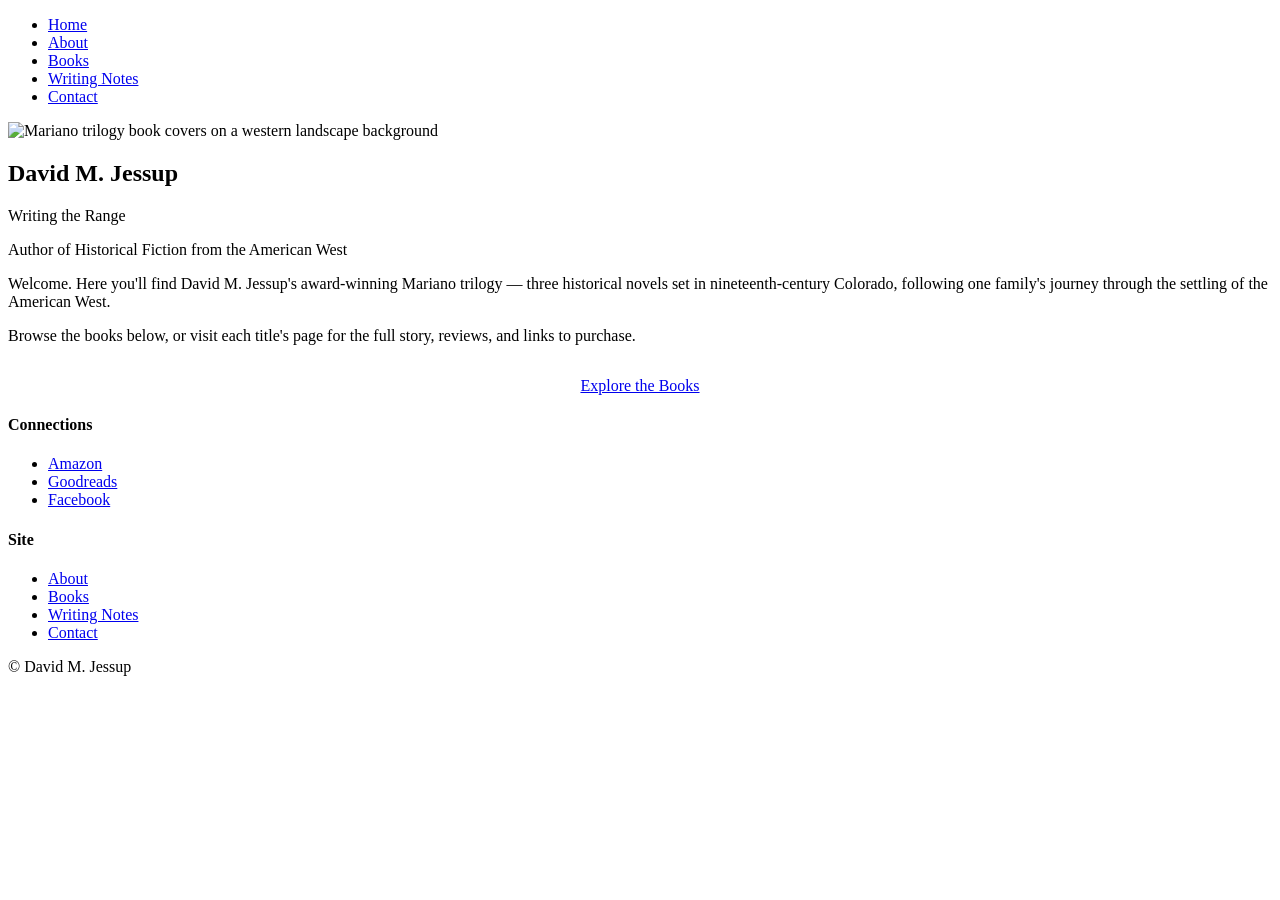
==== index.html @ f5332ab2 "Add files via upload" ====
<!DOCTYPE html>
<html lang="en">
<head>
<meta charset="UTF-8">
<meta name="viewport" content="width=device-width, initial-scale=1">
<title>David M. Jessup — Writing the Range</title>
<link rel="stylesheet" href="css/site.css">
</head>
<body>

<nav class="site-nav">
  <ul>
    <li><a href="index.html" class="current">Home</a></li>
    <li><a href="about.html">About</a></li>
    <li><a href="books.html">Books</a></li>
    <li><a href="writing-notes.html">Writing Notes</a></li>
    <li><a href="contact.html">Contact</a></li>
  </ul>
</nav>

<main class="page">

  <section class="hero">
    <!-- PLACEHOLDER: hero graphic — three book covers on a western background,
         matching the old site's banner treatment -->
    <img class="hero-image" src="img/photos/hero-banner.jpg" alt="Mariano trilogy book covers on a western landscape background">

    <h1>David M. Jessup</h1>
    <p class="tagline">Writing the Range</p>
    <p class="subtitle">Author of Historical Fiction from the American West</p>

    <div class="hero-intro">
      <p>
        Welcome. Here you'll find David M. Jessup's award-winning Mariano trilogy &mdash;
        three historical novels set in nineteenth-century Colorado, following one
        family's journey through the settling of the American West.
      </p>
      <p>
        Browse the books below, or visit each title's page for the full story,
        reviews, and links to purchase.
      </p>
      <p style="text-align: center; margin-top: 2rem;">
        <a class="btn btn-primary" href="books.html">Explore the Books</a>
      </p>
    </div>
  </section>

</main>

<footer class="site-footer">
  <div class="site-footer-inner">
    <div>
      <h4>Connections</h4>
      <ul>
        <li><a href="REPLACE_WITH_AMAZON_AUTHOR_LINK">Amazon</a></li>
        <li><a href="https://www.goodreads.com/author/show/6879762.David_M_Jessup">Goodreads</a></li>
        <li><a href="https://www.facebook.com/David-M-Jessup-Author-492803794115260/">Facebook</a></li>
      </ul>
    </div>
    <div>
      <h4>Site</h4>
      <ul>
        <li><a href="about.html">About</a></li>
        <li><a href="books.html">Books</a></li>
        <li><a href="writing-notes.html">Writing Notes</a></li>
        <li><a href="contact.html">Contact</a></li>
      </ul>
    </div>
  </div>
  <p class="site-footer-copyright">&copy; David M. Jessup</p>
</footer>

</body>
</html>
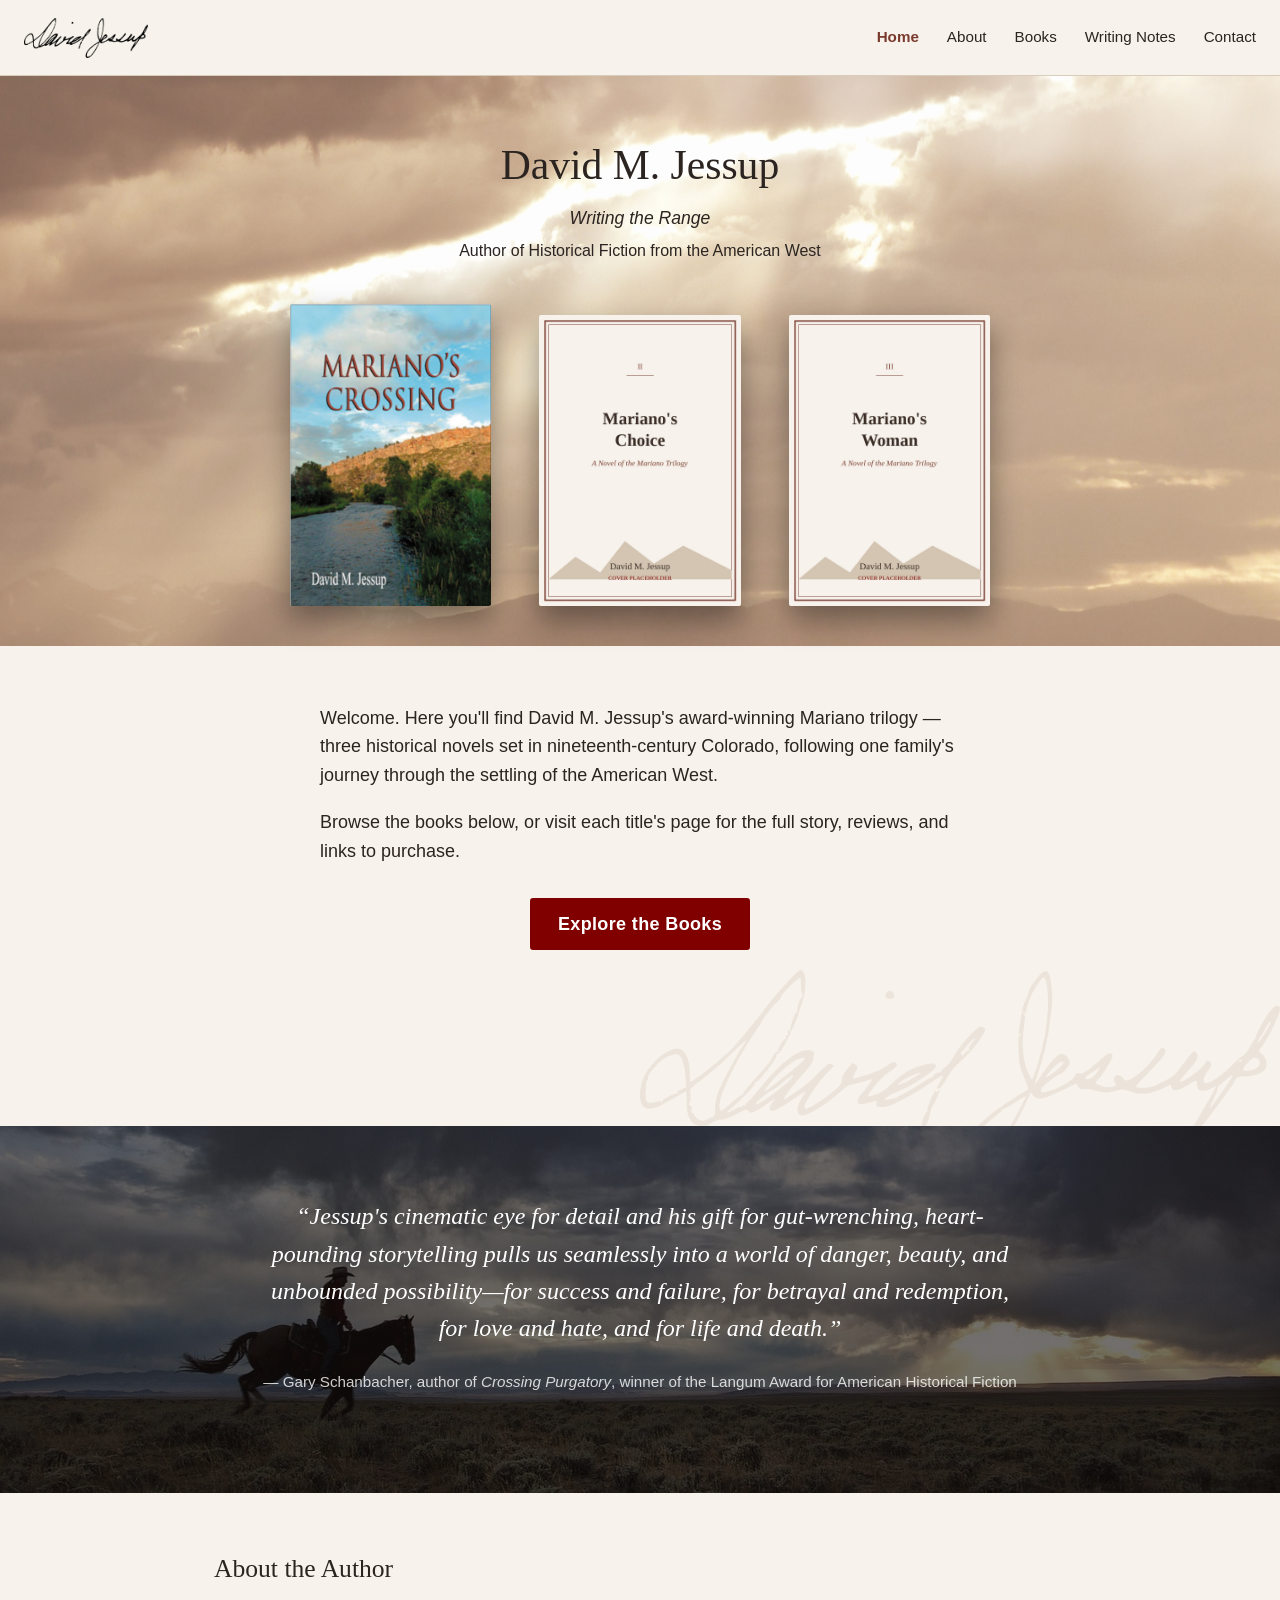
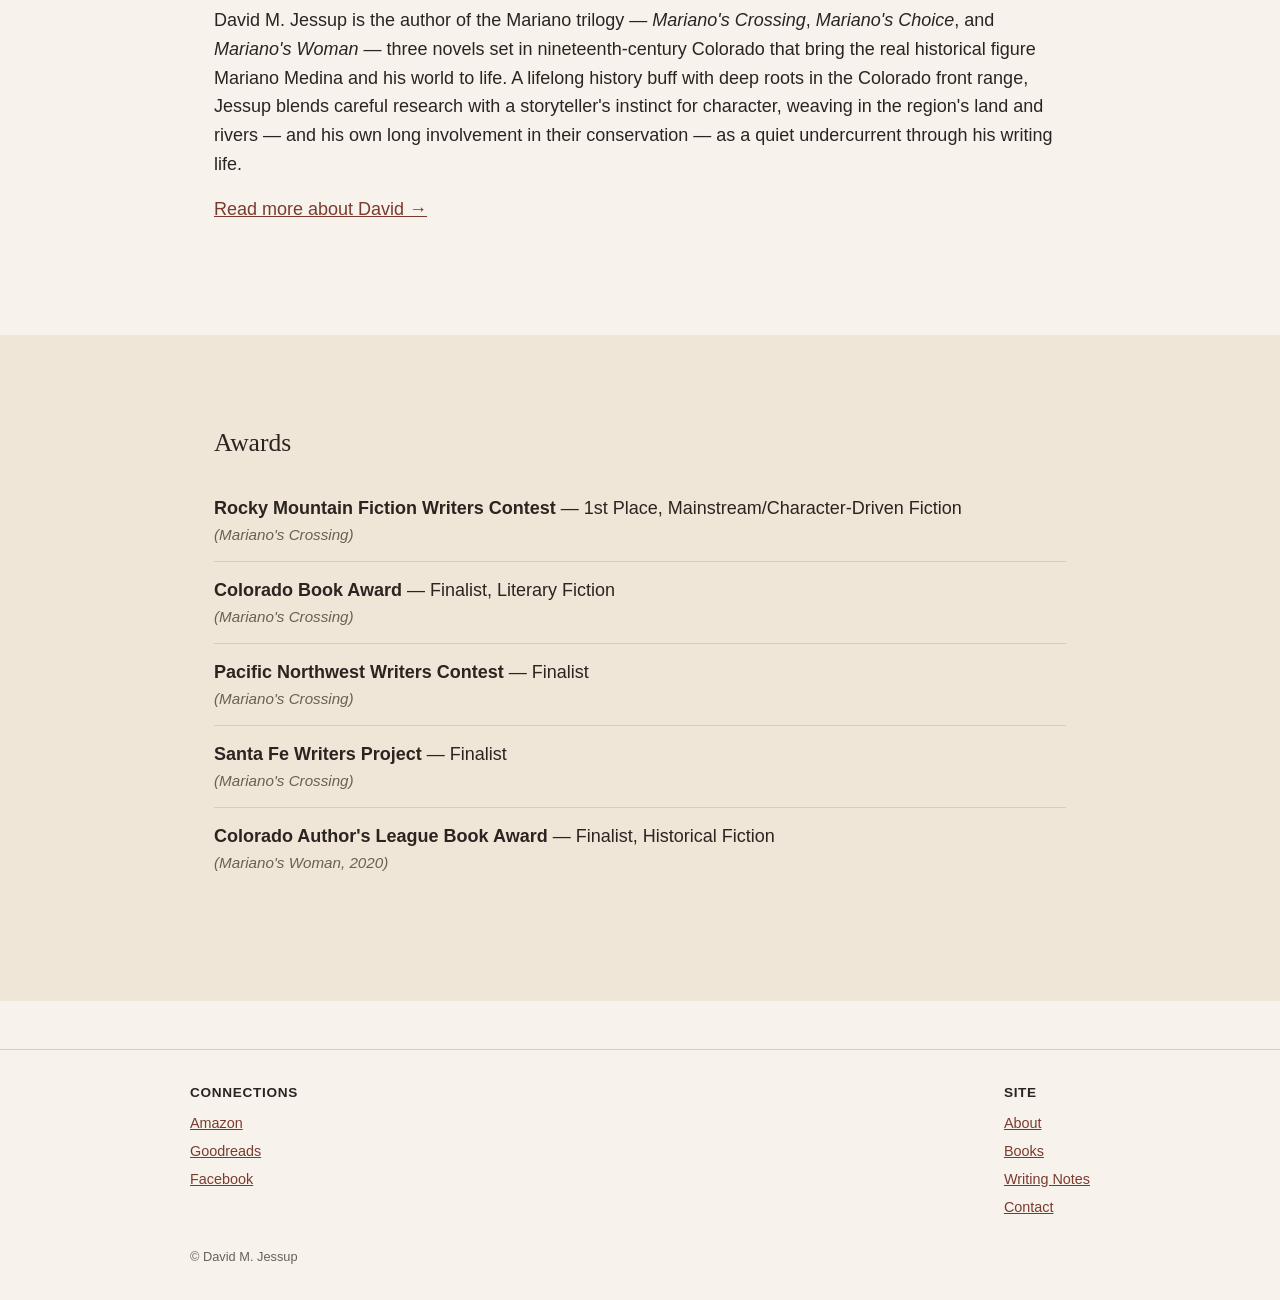
==== commit 3ff4fa11: "Revise hero section with author details and book covers Updated the hero section to include author i" ====
--- a/index.html
+++ b/index.html
@@ -9,6 +9,9 @@
 <body>
 
 <nav class="site-nav">
+  <a class="site-logo-link" href="index.html" aria-label="David M. Jessup — Home">
+    <img class="site-logo" src="images/signature-header-blk.png" alt="David M. Jessup signature">
+  </a>
   <ul>
     <li><a href="index.html" class="current">Home</a></li>
     <li><a href="about.html">About</a></li>
@@ -18,34 +21,107 @@
   </ul>
 </nav>
 
-<main class="page">
-
-  <section class="hero">
-    <!-- PLACEHOLDER: hero graphic — three book covers on a western background,
-         matching the old site's banner treatment -->
-    <img class="hero-image" src="img/photos/hero-banner.jpg" alt="Mariano trilogy book covers on a western landscape background">
-
+<section class="hero">
+  <div class="hero-text">
     <h1>David M. Jessup</h1>
     <p class="tagline">Writing the Range</p>
     <p class="subtitle">Author of Historical Fiction from the American West</p>
+  </div>
 
-    <div class="hero-intro">
-      <p>
-        Welcome. Here you'll find David M. Jessup's award-winning Mariano trilogy &mdash;
-        three historical novels set in nineteenth-century Colorado, following one
-        family's journey through the settling of the American West.
-      </p>
-      <p>
-        Browse the books below, or visit each title's page for the full story,
-        reviews, and links to purchase.
-      </p>
-      <p style="text-align: center; margin-top: 2rem;">
-        <a class="btn btn-primary" href="books.html">Explore the Books</a>
-      </p>
-    </div>
+  <div class="hero-covers">
+    <a href="books/marianos-crossing.html" aria-label="Mariano's Crossing">
+      <img src="images/crossing_david_jessup900x1300_.jpg" alt="Mariano's Crossing, by David M. Jessup">
+    </a>
+    <a href="books/marianos-choice.html" aria-label="Mariano's Choice">
+      <img src="images/choice_david_jessup900x1300.jpg" alt="Mariano's Choice — cover coming soon">
+    </a>
+    <a href="books/marianos-woman.html" aria-label="Mariano's Woman">
+      <img src="images/woman_david_jessup900x1300.jpg" alt="Mariano's Woman — cover coming soon">
+    </a>
+  </div>
+</section>
+
+<div class="page">
+
+  <div class="hero-intro">
+    <p>
+      Welcome. Here you'll find David M. Jessup's award-winning Mariano trilogy &mdash;
+      three historical novels set in nineteenth-century Colorado, following one
+      family's journey through the settling of the American West.
+    </p>
+    <p>
+      Browse the books below, or visit each title's page for the full story,
+      reviews, and links to purchase.
+    </p>
+    <p style="text-align: center; margin-top: 2rem;">
+      <a class="btn btn-primary" href="books.html">Explore the Books</a>
+    </p>
+    <img class="hero-signature" src="images/signature_dkbrown_transparent_800x.png" alt="David M. Jessup signature">
+  </div>
+
+</div>
+
+<section class="review-band">
+  <blockquote class="review-quote">
+    <p>
+      &ldquo;Jessup's cinematic eye for detail and his gift for gut-wrenching,
+      heart-pounding storytelling pulls us seamlessly into a world of danger,
+      beauty, and unbounded possibility&mdash;for success and failure, for
+      betrayal and redemption, for love and hate, and for life and death.&rdquo;
+    </p>
+    <cite>&mdash; Gary Schanbacher, author of <em>Crossing Purgatory</em>, winner of the Langum Award for American Historical Fiction</cite>
+  </blockquote>
+</section>
+
+<div class="page">
+
+  <section class="home-bio">
+    <h2>About the Author</h2>
+    <p>
+      David M. Jessup is the author of the Mariano trilogy &mdash;
+      <em>Mariano's Crossing</em>, <em>Mariano's Choice</em>, and
+      <em>Mariano's Woman</em> &mdash; three novels set in nineteenth-century
+      Colorado that bring the real historical figure Mariano Medina and his
+      world to life. A lifelong history buff with deep roots in the Colorado
+      front range, Jessup blends careful research with a storyteller's
+      instinct for character, weaving in the region's land and rivers &mdash;
+      and his own long involvement in their conservation &mdash; as a quiet
+      undercurrent through his writing life.
+    </p>
+    <p><a href="about.html">Read more about David &rarr;</a></p>
   </section>
 
-</main>
+</div>
+
+<section class="awards-band">
+  <div class="page">
+    <section class="home-awards">
+      <h2>Awards</h2>
+      <ul class="awards-list">
+        <li>
+          <strong>Rocky Mountain Fiction Writers Contest</strong> &mdash; 1st Place, Mainstream/Character-Driven Fiction
+          <span class="award-book">(Mariano's Crossing)</span>
+        </li>
+        <li>
+          <strong>Colorado Book Award</strong> &mdash; Finalist, Literary Fiction
+          <span class="award-book">(Mariano's Crossing)</span>
+        </li>
+        <li>
+          <strong>Pacific Northwest Writers Contest</strong> &mdash; Finalist
+          <span class="award-book">(Mariano's Crossing)</span>
+        </li>
+        <li>
+          <strong>Santa Fe Writers Project</strong> &mdash; Finalist
+          <span class="award-book">(Mariano's Crossing)</span>
+        </li>
+        <li>
+          <strong>Colorado Author's League Book Award</strong> &mdash; Finalist, Historical Fiction
+          <span class="award-book">(Mariano's Woman, 2020)</span>
+        </li>
+      </ul>
+    </section>
+  </div>
+</section>
 
 <footer class="site-footer">
   <div class="site-footer-inner">
--- a/css/site.css
+++ b/css/site.css
@@ -0,0 +1,387 @@
+/* ===================================================
+   Site-wide stylesheet — David M. Jessup site
+   Shared nav, footer, typography, and layout for all
+   top-level pages. Book pages use their own book-page.css
+   but share these same color/font tokens.
+   =================================================== */
+
+:root {
+  --color-bg: #f7f3ec;
+  --color-ink: #2b2420;
+  --color-rule: #d8cdbb;
+  --color-accent: #7a3b2e;
+  --color-accent-dark: #5c2c22;
+  --color-muted: #6b6055;
+  --color-cta: #800000;
+  --color-cta-dark: #5c0000;
+
+  --font-display: 'Big Caslon', 'Big Caslon FB', Garamond, 'Times New Roman', serif;
+  --font-body: -apple-system, BlinkMacSystemFont, 'Segoe UI', Helvetica, Arial, sans-serif;
+
+  --max-width: 900px;
+}
+
+* { box-sizing: border-box; }
+
+body {
+  margin: 0;
+  background: var(--color-bg);
+  color: var(--color-ink);
+  font-family: var(--font-body);
+  line-height: 1.6;
+  font-size: 18px;
+  overflow-x: hidden;
+}
+
+h1, h2, h3 { font-family: var(--font-display); font-weight: normal; }
+
+a { color: var(--color-accent); }
+a:hover { color: var(--color-accent-dark); }
+
+.placeholder-note {
+  background: #fdf6e9;
+  border: 1px dashed var(--color-rule);
+  color: var(--color-muted);
+  font-size: 0.9rem;
+  padding: 0.75rem 1rem;
+  margin: 1rem 0;
+}
+
+/* ---------- Site nav ---------- */
+.site-nav {
+  border-bottom: 1px solid var(--color-rule);
+  padding: 1.1rem 1.5rem;
+  display: flex;
+  align-items: center;
+  justify-content: space-between;
+  flex-wrap: wrap;
+  gap: 0.75rem 1.5rem;
+}
+.site-logo-link {
+  display: block;
+  line-height: 0;
+}
+.site-logo {
+  display: block;
+  height: 40px;
+  width: auto;
+}
+.site-nav ul {
+  margin: 0;
+  padding: 0;
+  list-style: none;
+  display: flex;
+  justify-content: flex-end;
+  gap: 1.75rem;
+  flex-wrap: wrap;
+  font-size: 0.95rem;
+}
+.site-nav a { text-decoration: none; color: var(--color-ink); }
+.site-nav a:hover { color: var(--color-accent); }
+.site-nav a.current { color: var(--color-accent); font-weight: 600; }
+
+/* ---------- Page wrapper ---------- */
+.page {
+  max-width: var(--max-width);
+  margin: 0 auto;
+  padding: 2.5rem 1.5rem 4rem;
+}
+
+/* ---------- Buttons ---------- */
+.btn {
+  display: inline-block;
+  text-decoration: none;
+  font-weight: 600;
+  padding: 0.75rem 1.75rem;
+  border-radius: 3px;
+  letter-spacing: 0.02em;
+}
+.btn-primary {
+  background: var(--color-cta);
+  color: #fff;
+}
+.btn-primary:hover { background: var(--color-cta-dark); color: #fff; }
+
+/* ---------- Hero (Home page) ----------
+   Full-bleed sky photo with the trilogy's three covers grounded
+   along the bottom edge, matching the immersive full-bleed treatment
+   used on the book pages (dark overlay for text legibility over a photo). */
+.hero {
+  position: relative;
+  background-color: var(--color-ink);
+  background-image: url('../images/sepia-sky-bg.jpg');
+  background-size: cover;
+  background-position: center;
+  color: var(--color-bg);
+  min-height: 560px;
+  display: flex;
+  flex-direction: column;
+  justify-content: space-between;
+  align-items: center;
+  padding: 3.5rem 1.5rem 2.5rem;
+  text-align: center;
+}
+.hero-text,
+.hero-covers {
+  position: relative;
+  z-index: 1;
+}
+.hero h1 {
+  color: var(--color-ink);
+  font-size: 2.6rem;
+  margin: 0 0 0.35rem;
+}
+.hero .tagline {
+  font-style: italic;
+  color: var(--color-ink);
+  font-size: 1.1rem;
+  margin: 0 0 0.35rem;
+}
+.hero .subtitle {
+  color: var(--color-ink);
+  font-size: 1rem;
+  margin: 0;
+}
+.hero-covers {
+  display: flex;
+  align-items: flex-end;
+  justify-content: center;
+  gap: clamp(14px, 4vw, 48px);
+  width: 100%;
+  max-width: 700px;
+  margin-top: 2.5rem;
+}
+.hero-covers img {
+  display: block;
+  width: 100%;
+  height: auto;
+  border-radius: 2px;
+  box-shadow: 0 14px 30px rgba(0, 0, 0, 0.4);
+}
+.hero-covers a {
+  display: block;
+  flex: 0 1 220px;
+  min-width: 0;
+  transition: transform 0.2s ease;
+}
+.hero-covers a:hover,
+.hero-covers a:focus-visible { transform: translateY(-6px); }
+
+.hero-intro {
+  position: relative;
+  max-width: 640px;
+  margin: 0 auto;
+  margin-bottom: calc(17.5vw - 112px);
+  text-align: left;
+}
+.hero-signature {
+  position: absolute;
+  top: 100%;
+  margin-top: 1.5vw;
+  right: 50%;
+  margin-right: -50vw;
+  width: 50vw;
+  max-width: 900px;
+  height: auto;
+  display: block;
+  opacity: 0.22;
+  z-index: 0;
+  pointer-events: none;
+}
+
+/* ---------- Featured Review (Home page) ----------
+   Full-bleed pull-quote band with a dark, dramatic photo behind it —
+   same overlay technique as the book pages' immersive excerpt section,
+   so the quote reads clearly in white over the image. */
+.review-band {
+  position: relative;
+  background-color: var(--color-ink);
+  background-image: url('../images/review-band-bg.jpg');
+  background-size: cover;
+  background-position: center bottom;
+  padding: 4.5rem 1.5rem calc(4.5rem + 25px);
+  text-align: center;
+}
+.review-band::before {
+  content: "";
+  position: absolute;
+  top: 0;
+  right: 0;
+  bottom: 0;
+  left: 0;
+  background: rgba(20, 16, 14, 0.6);
+}
+.review-quote {
+  position: relative;
+  z-index: 1;
+  max-width: 760px;
+  margin: 0 auto;
+}
+.review-quote p {
+  font-family: var(--font-display);
+  font-style: italic;
+  font-size: 1.5rem;
+  line-height: 1.55;
+  margin: 0 0 1.25rem;
+  color: #fff;
+}
+.review-quote cite {
+  font-style: normal;
+  font-size: 0.95rem;
+  color: rgba(255, 255, 255, 0.8);
+}
+
+/* ---------- Short Bio (Home page) ---------- */
+.home-bio {
+  margin: 1rem 0 3rem;
+}
+.home-bio h2 {
+  font-size: 1.6rem;
+  margin: 0 0 1rem;
+}
+.home-bio p {
+  margin: 0 0 1rem;
+}
+
+/* ---------- Awards (Home page) ----------
+   Full-bleed band in a slightly darker parchment tone — the same
+   shade used for the praise bands on the book pages — to set this
+   section apart from the Bio above it. */
+.awards-band {
+  background: #efe6d8;
+}
+.home-awards {
+  margin: 0;
+  padding: 3rem 0;
+}
+.home-awards h2 {
+  font-size: 1.6rem;
+  margin: 0 0 1rem;
+}
+.awards-list {
+  list-style: none;
+  padding: 0;
+  margin: 0;
+}
+.awards-list li {
+  padding: 0.9rem 0;
+  border-bottom: 1px solid var(--color-rule);
+  line-height: 1.5;
+}
+.awards-list li:last-child {
+  border-bottom: none;
+}
+.awards-list .award-book {
+  display: block;
+  font-style: italic;
+  color: var(--color-muted);
+  font-size: 0.95rem;
+  margin-top: 0.15rem;
+}
+
+/* ---------- Book grid (Books page) ---------- */
+.book-grid {
+  display: grid;
+  grid-template-columns: repeat(3, 1fr);
+  gap: 2rem;
+  margin: 2rem 0;
+}
+.book-card { text-align: center; }
+.book-card img {
+  width: 100%;
+  max-width: 180px;
+  box-shadow: 0 6px 18px rgba(43, 36, 32, 0.18);
+  margin-bottom: 1rem;
+}
+.book-card h3 {
+  font-size: 1.2rem;
+  margin: 0 0 0.4rem;
+}
+.book-card p {
+  color: var(--color-muted);
+  font-size: 0.95rem;
+  margin: 0 0 0.75rem;
+}
+
+/* ---------- Article list (Writing Notes page) ---------- */
+.article-list { list-style: none; padding: 0; }
+.article-list li {
+  padding: 1rem 0;
+  border-bottom: 1px solid var(--color-rule);
+}
+.article-list a {
+  font-family: var(--font-display);
+  font-size: 1.15rem;
+  text-decoration: none;
+}
+.article-list .article-date {
+  display: block;
+  color: var(--color-muted);
+  font-size: 0.85rem;
+  margin-top: 0.2rem;
+}
+
+/* ---------- Contact ---------- */
+.contact-block {
+  text-align: center;
+  padding: 2rem 0;
+}
+.contact-email {
+  font-family: var(--font-display);
+  font-size: 1.4rem;
+}
+
+/* ---------- Bio (About page) ---------- */
+.bio-layout {
+  display: flex;
+  gap: 2rem;
+  align-items: flex-start;
+}
+.bio-layout img {
+  width: 220px;
+  flex-shrink: 0;
+  box-shadow: 0 6px 18px rgba(43, 36, 32, 0.18);
+}
+
+/* ---------- Footer ---------- */
+.site-footer {
+  border-top: 1px solid var(--color-rule);
+  padding: 2rem 1.5rem;
+  margin-top: 3rem;
+}
+.site-footer-inner {
+  max-width: var(--max-width);
+  margin: 0 auto;
+  display: flex;
+  justify-content: space-between;
+  flex-wrap: wrap;
+  gap: 1.5rem;
+  font-size: 0.9rem;
+  color: var(--color-muted);
+}
+.site-footer h4 {
+  font-family: var(--font-body);
+  font-size: 0.85rem;
+  text-transform: uppercase;
+  letter-spacing: 0.05em;
+  color: var(--color-ink);
+  margin: 0 0 0.5rem;
+}
+.site-footer ul { list-style: none; padding: 0; margin: 0; }
+.site-footer li { margin-bottom: 0.3rem; }
+.site-footer-copyright {
+  max-width: var(--max-width);
+  margin: 1.5rem auto 0;
+  font-size: 0.8rem;
+  color: var(--color-muted);
+}
+
+/* ---------- Mobile ---------- */
+@media (max-width: 640px) {
+  .book-grid { grid-template-columns: 1fr; }
+  .bio-layout { flex-direction: column; }
+  .bio-layout img { width: 160px; }
+  .hero-signature { width: 70vw; }
+  .hero-intro { margin-bottom: calc(24vw - 112px); }
+  .site-logo { height: 32px; }
+}
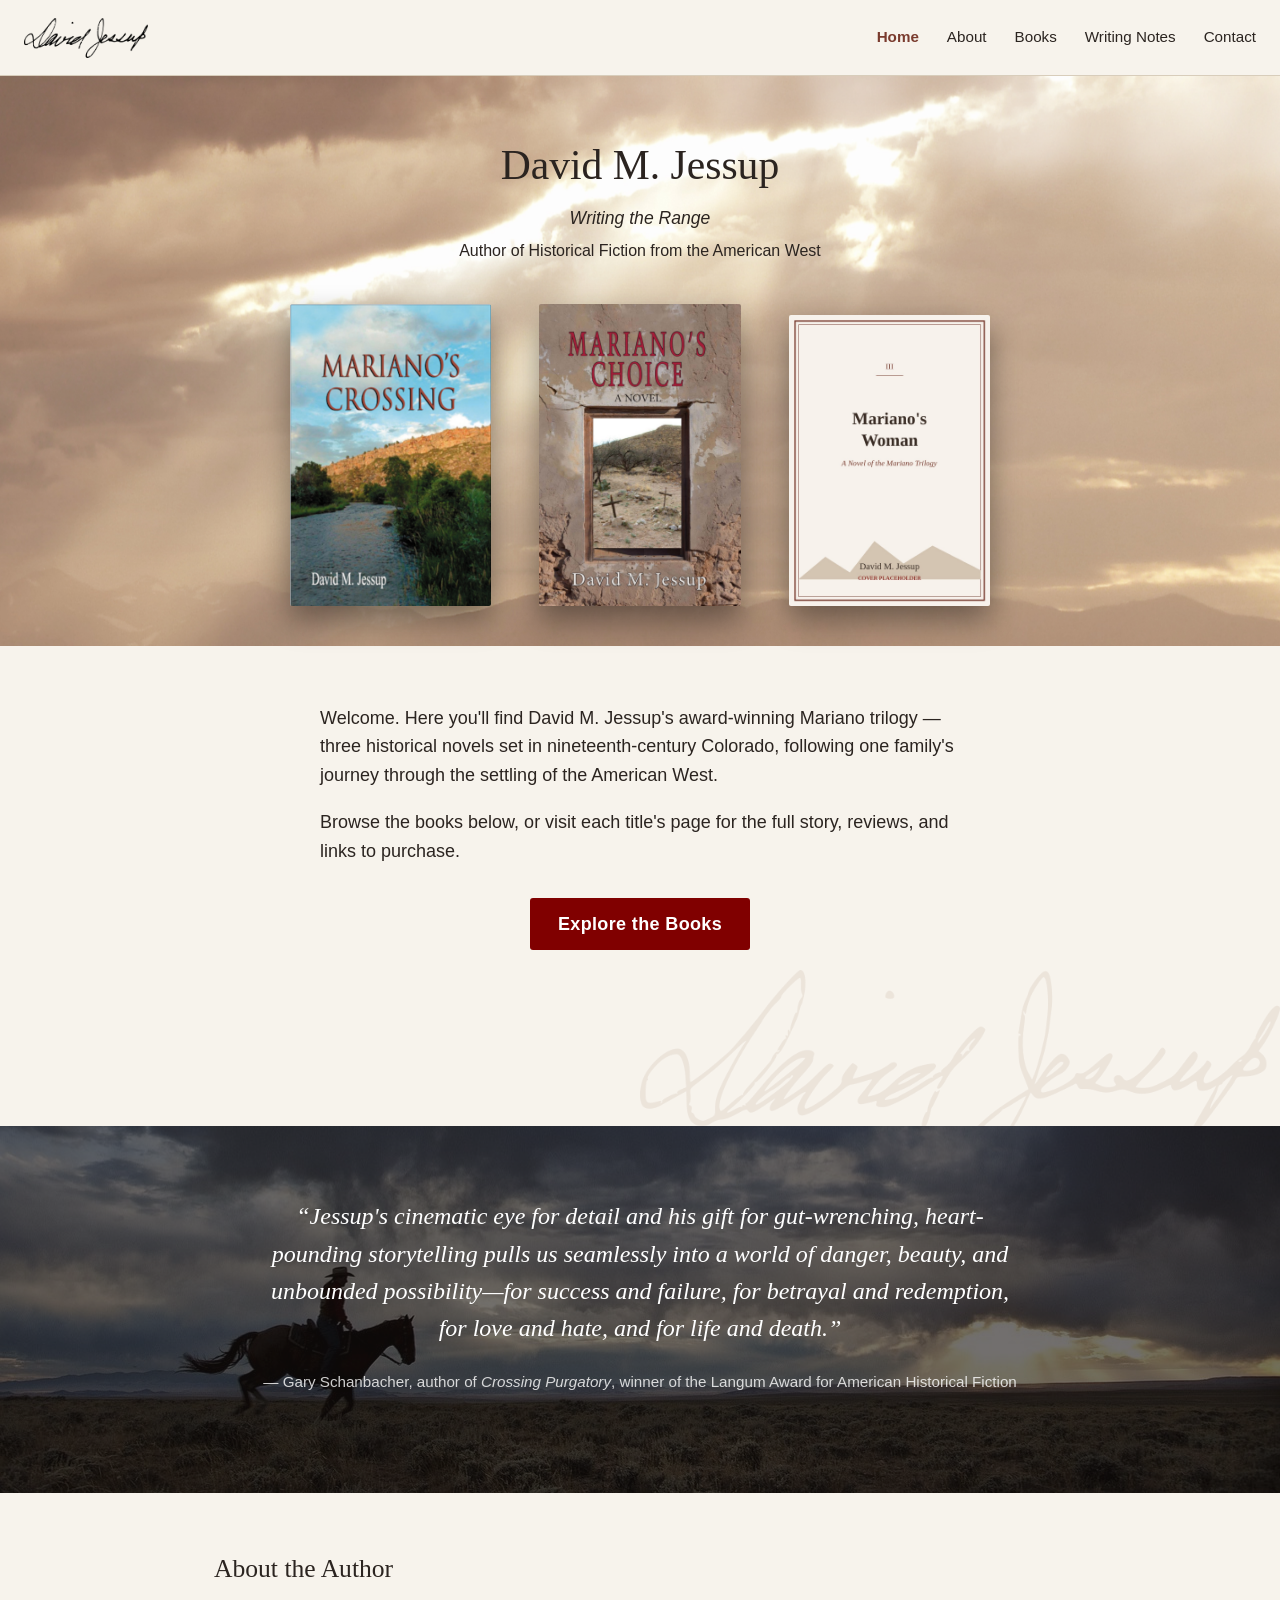
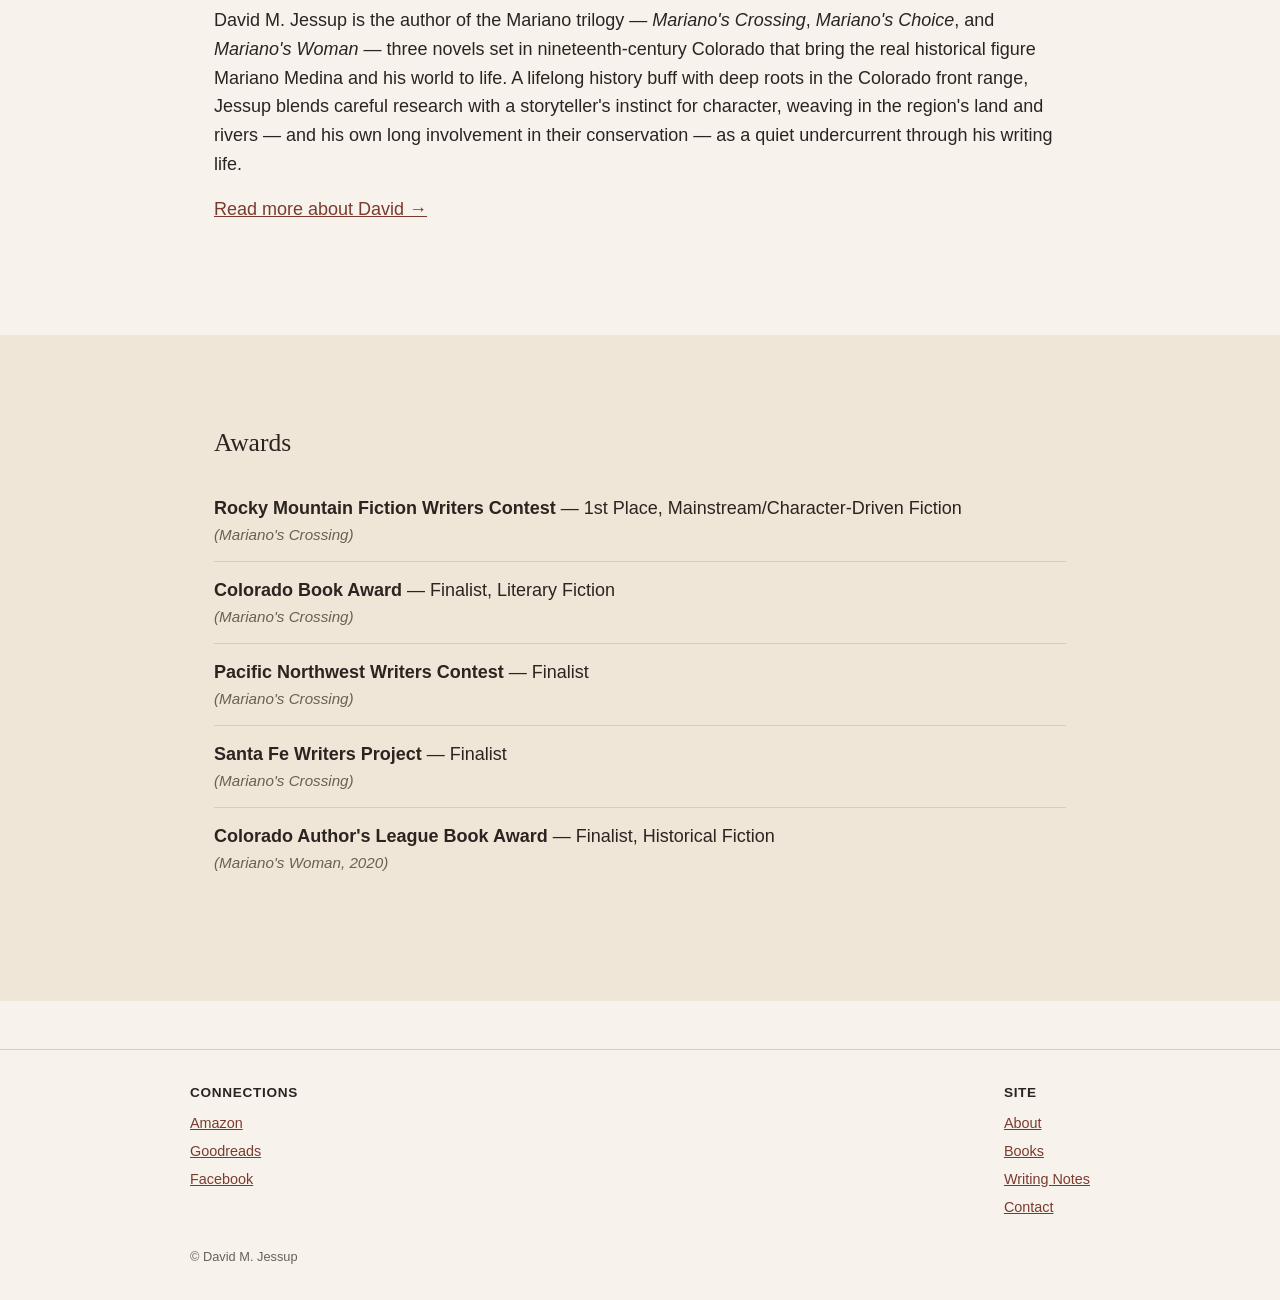
==== commit 482769a3: "Improve alt text for Mariano's Choice image Updated the alt text for the image of 'Mariano's Choice'" ====
--- a/index.html
+++ b/index.html
@@ -33,7 +33,7 @@
       <img src="images/crossing_david_jessup900x1300_.jpg" alt="Mariano's Crossing, by David M. Jessup">
     </a>
     <a href="books/marianos-choice.html" aria-label="Mariano's Choice">
-      <img src="images/choice_david_jessup900x1300.jpg" alt="Mariano's Choice — cover coming soon">
+      <img src="images/choice_david_jessup900x1300.jpg" alt="Mariano's Choice, by David M. Jessup">
     </a>
     <a href="books/marianos-woman.html" aria-label="Mariano's Woman">
       <img src="images/woman_david_jessup900x1300.jpg" alt="Mariano's Woman — cover coming soon">
--- a/css/site.css
+++ b/css/site.css
@@ -343,6 +343,52 @@
   box-shadow: 0 6px 18px rgba(43, 36, 32, 0.18);
 }
 
+.bio-inline-photo {
+  margin: 2rem 0;
+}
+.bio-inline-photo img {
+  display: block;
+  width: 100%;
+  height: auto;
+  box-shadow: 0 6px 18px rgba(43, 36, 32, 0.18);
+}
+.bio-inline-photo figcaption {
+  margin-top: 0.6rem;
+  font-style: italic;
+  font-size: 0.9rem;
+  color: var(--color-muted);
+  text-align: center;
+}
+.bio-two-col {
+  display: flex;
+  gap: 2rem;
+  align-items: flex-start;
+  margin: 1.5rem 0;
+}
+.bio-two-col-text {
+  flex: 2;
+}
+.bio-two-col-text p {
+  margin: 0;
+}
+.bio-two-col-photo {
+  flex: 1;
+  margin: 0;
+}
+.bio-two-col-photo img {
+  display: block;
+  width: 100%;
+  height: auto;
+  box-shadow: 0 6px 18px rgba(43, 36, 32, 0.18);
+}
+.bio-two-col-photo figcaption {
+  margin-top: 0.5rem;
+  font-style: italic;
+  font-size: 0.85rem;
+  color: var(--color-muted);
+  text-align: center;
+}
+
 /* ---------- Footer ---------- */
 .site-footer {
   border-top: 1px solid var(--color-rule);
@@ -381,6 +427,7 @@
   .book-grid { grid-template-columns: 1fr; }
   .bio-layout { flex-direction: column; }
   .bio-layout img { width: 160px; }
+  .bio-two-col { flex-direction: column; }
   .hero-signature { width: 70vw; }
   .hero-intro { margin-bottom: calc(24vw - 112px); }
   .site-logo { height: 32px; }
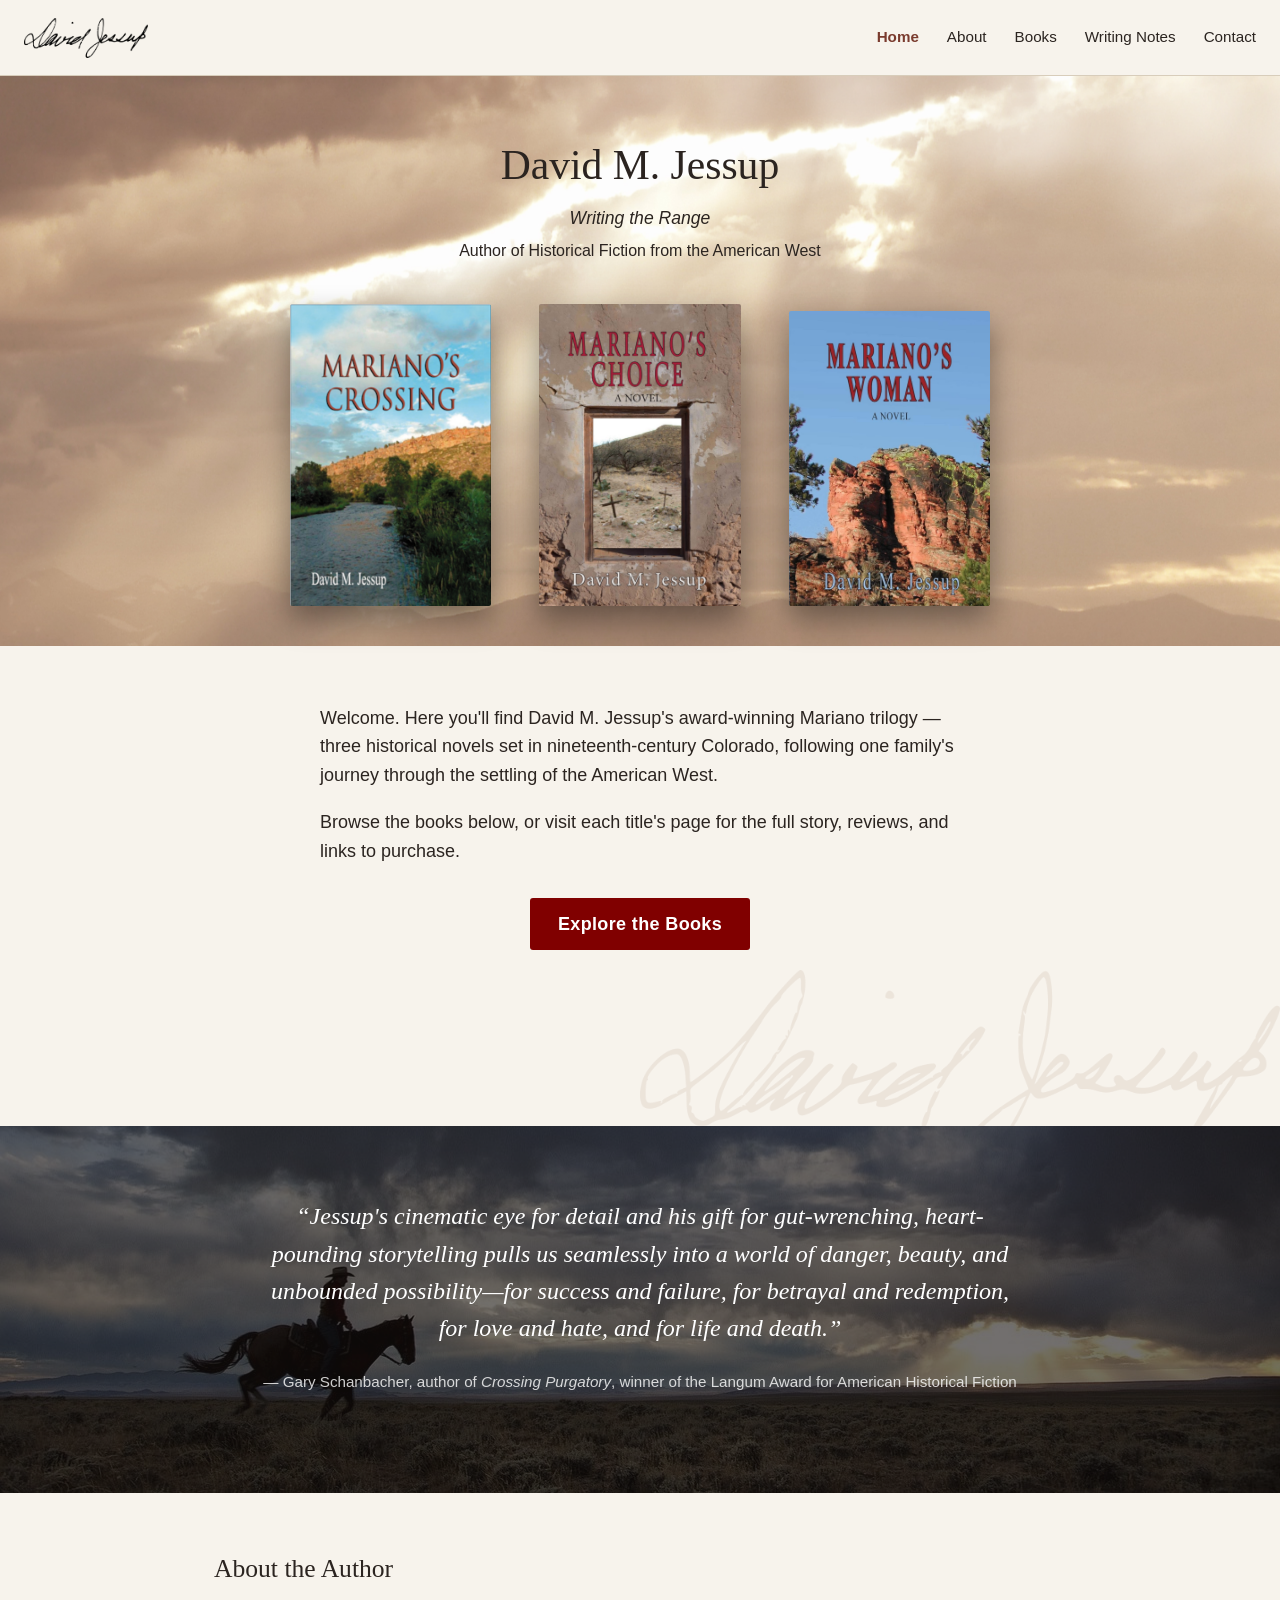
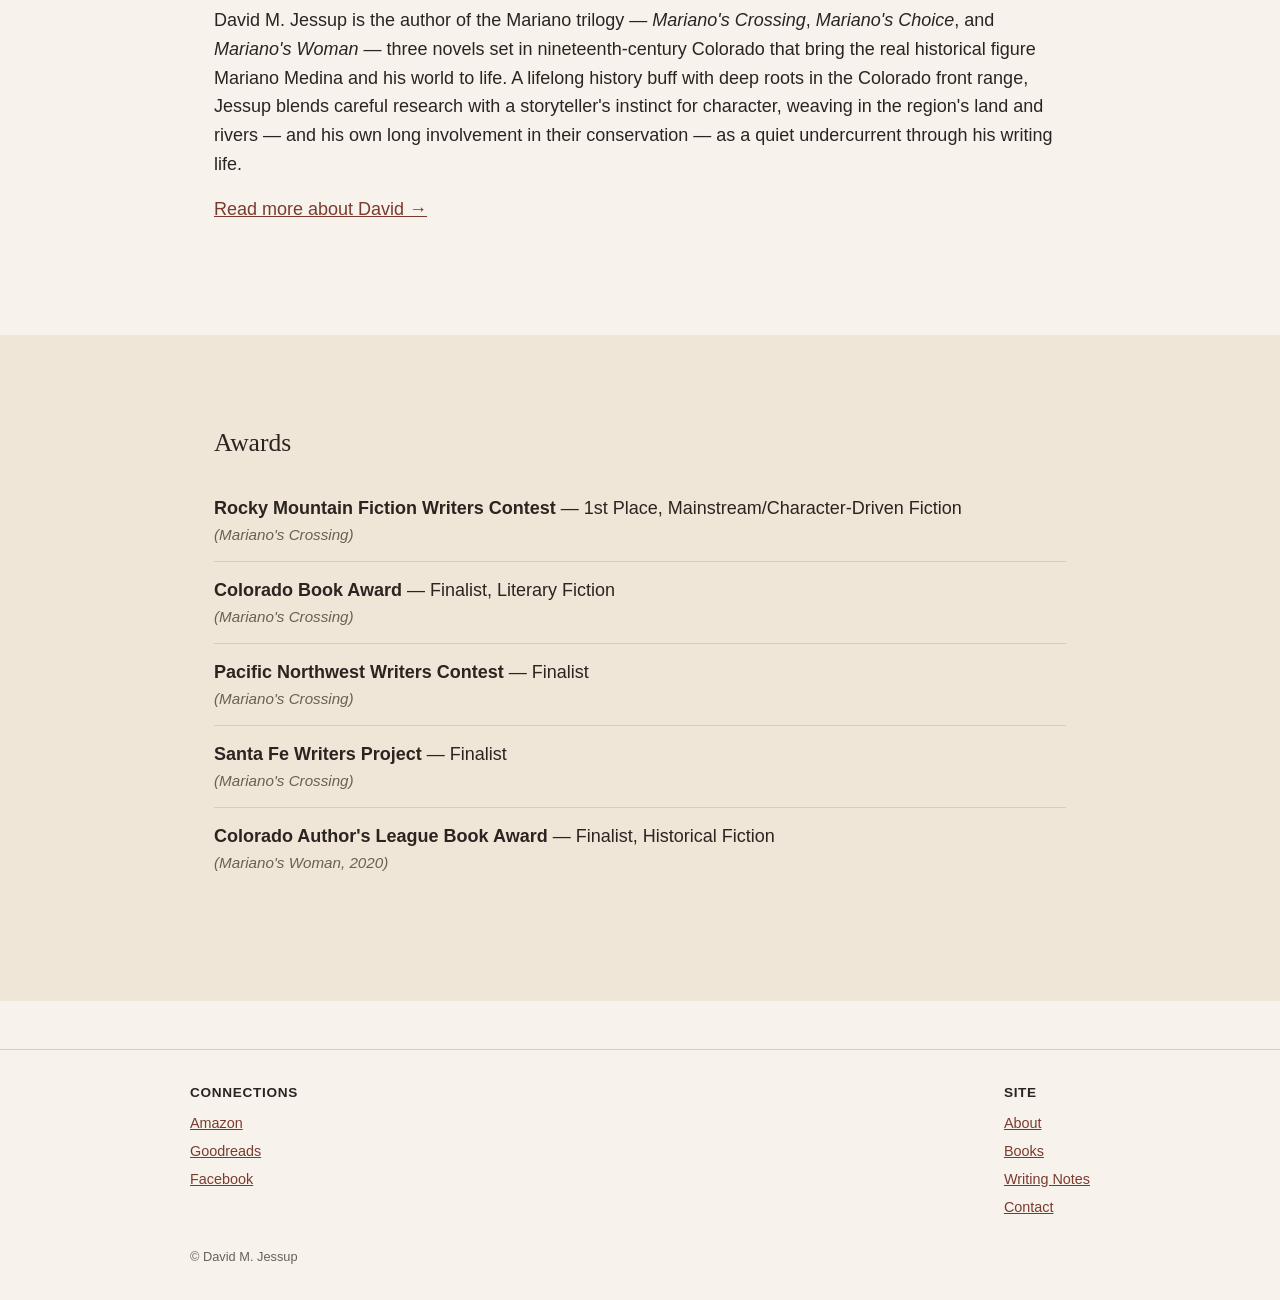
==== commit 65b85b62: "Improve alt text for Mariano's Woman image Updated the alt text for the image of 'Mariano's Woman' t" ====
--- a/index.html
+++ b/index.html
@@ -36,7 +36,7 @@
       <img src="images/choice_david_jessup900x1300.jpg" alt="Mariano's Choice, by David M. Jessup">
     </a>
     <a href="books/marianos-woman.html" aria-label="Mariano's Woman">
-      <img src="images/woman_david_jessup900x1300.jpg" alt="Mariano's Woman — cover coming soon">
+      <img src="images/woman_david_jessup900x1300.jpg" alt="Mariano's Woman, by David M. Jessup">
     </a>
   </div>
 </section>
